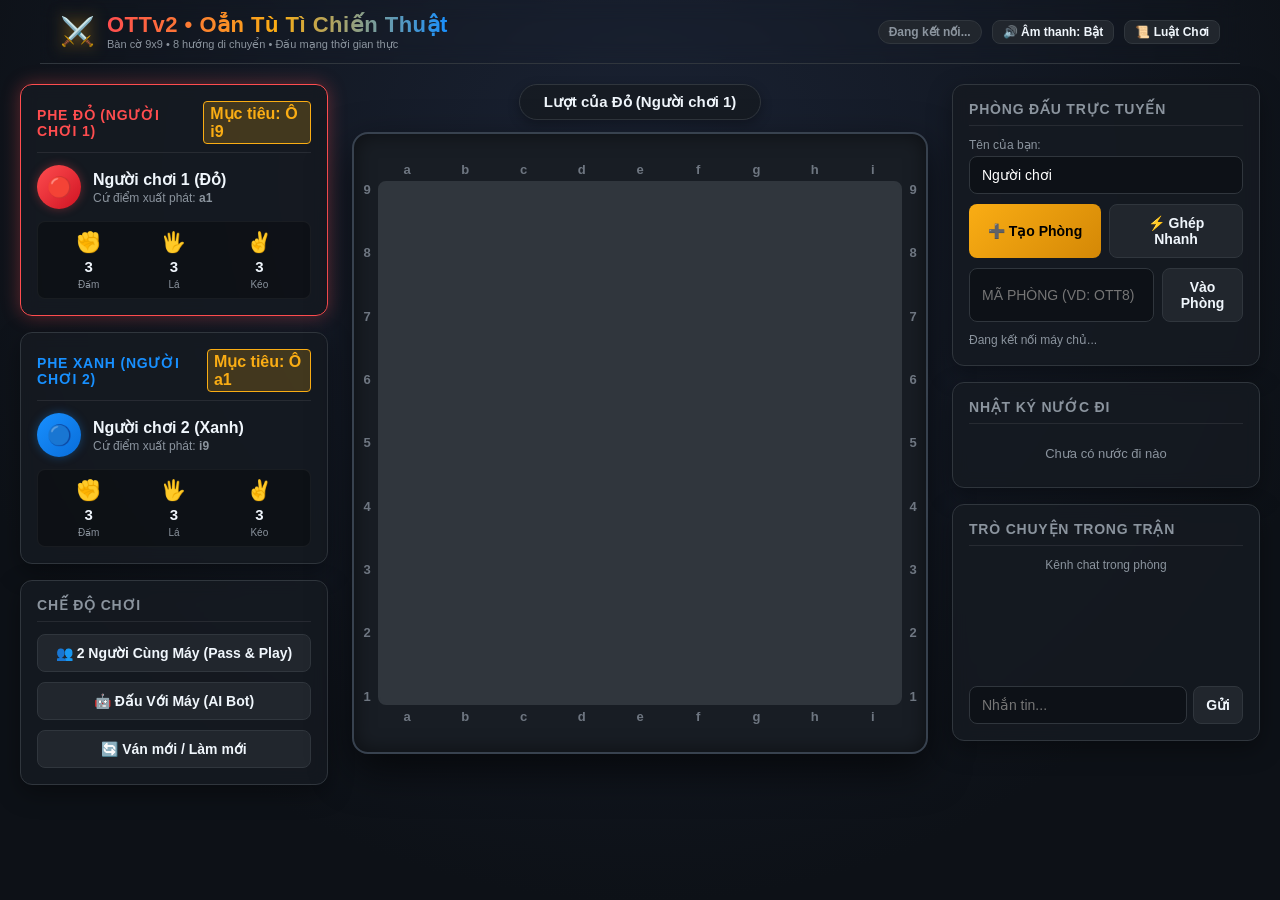
==== game.html @ 8332ed4a ""Yuki"" ====
<!DOCTYPE html>
<html lang="vi">
<head>
  <meta charset="UTF-8">
  <meta name="viewport" content="width=device-width, initial-scale=1.0">
  <title>OTTv2 - Oẳn Tù Tì Chiến Thuật (Bàn Cờ 9x9)</title>
  <link rel="stylesheet" href="css/style.css">
</head>
<body>

  <!-- Header -->
  <header>
    <div class="logo-area">
      <div class="logo-icon">⚔️</div>
      <div>
        <div class="logo-title">OTTv2 • Oẳn Tù Tì Chiến Thuật</div>
        <div style="font-size: 11px; color: var(--text-muted);">Bàn cờ 9x9 • 8 hướng di chuyển • Đấu mạng thời gian thực</div>
      </div>
    </div>
    <div class="header-badges">
      <span id="connectionBadge" class="badge">Đang kết nối...</span>
      <button id="btnSound" class="btn btn-secondary" style="padding: 4px 10px; font-size: 12px;">🔊 Âm thanh: Bật</button>
      <button id="btnRules" class="btn btn-secondary" style="padding: 4px 10px; font-size: 12px;">📜 Luật Chơi</button>
    </div>
  </header>

  <!-- Main Layout -->
  <div class="main-layout">

    <!-- Left Panel: Players & Status -->
    <div class="side-panel">
      <!-- Player 1 (Red) -->
      <div id="p1Card" class="card player-card red-team active-turn">
        <div class="card-header">
          <span class="card-title" style="color: var(--red-color);">Phe Đỏ (Người chơi 1)</span>
          <span class="target-badge">Mục tiêu: Ô i9</span>
        </div>
        <div class="player-info">
          <div class="player-avatar avatar-red">🔴</div>
          <div class="player-meta">
            <div id="p1Name" class="player-name">Người chơi 1 (Đỏ)</div>
            <div class="player-target">Cứ điểm xuất phát: <strong>a1</strong></div>
          </div>
        </div>
        <div class="piece-counts">
          <div class="piece-count-item">
            <span class="icon">✊</span>
            <span id="p1RockCount" class="num">3</span>
            <span style="font-size: 10px; color: #8b949e;">Đấm</span>
          </div>
          <div class="piece-count-item">
            <span class="icon">🖐️</span>
            <span id="p1PaperCount" class="num">3</span>
            <span style="font-size: 10px; color: #8b949e;">Lá</span>
          </div>
          <div class="piece-count-item">
            <span class="icon">✌️</span>
            <span id="p1ScissorsCount" class="num">3</span>
            <span style="font-size: 10px; color: #8b949e;">Kéo</span>
          </div>
        </div>
      </div>

      <!-- Player 2 (Blue) -->
      <div id="p2Card" class="card player-card blue-team">
        <div class="card-header">
          <span class="card-title" style="color: var(--blue-color);">Phe Xanh (Người chơi 2)</span>
          <span class="target-badge">Mục tiêu: Ô a1</span>
        </div>
        <div class="player-info">
          <div class="player-avatar avatar-blue">🔵</div>
          <div class="player-meta">
            <div id="p2Name" class="player-name">Người chơi 2 (Xanh)</div>
            <div class="player-target">Cứ điểm xuất phát: <strong>i9</strong></div>
          </div>
        </div>
        <div class="piece-counts">
          <div class="piece-count-item">
            <span class="icon">✊</span>
            <span id="p2RockCount" class="num">3</span>
            <span style="font-size: 10px; color: #8b949e;">Đấm</span>
          </div>
          <div class="piece-count-item">
            <span class="icon">🖐️</span>
            <span id="p2PaperCount" class="num">3</span>
            <span style="font-size: 10px; color: #8b949e;">Lá</span>
          </div>
          <div class="piece-count-item">
            <span class="icon">✌️</span>
            <span id="p2ScissorsCount" class="num">3</span>
            <span style="font-size: 10px; color: #8b949e;">Kéo</span>
          </div>
        </div>
      </div>

      <!-- Game Mode Selection -->
      <div class="card">
        <div class="card-header">
          <span class="card-title">Chế độ chơi</span>
        </div>
        <div class="btn-group">
          <button id="btnPassAndPlay" class="btn btn-secondary">👥 2 Người Cùng Máy (Pass & Play)</button>
          <button id="btnVsAI" class="btn btn-secondary">🤖 Đấu Với Máy (AI Bot)</button>
          <button id="btnResetGame" class="btn btn-secondary">🔄 Ván mới / Làm mới</button>
        </div>
      </div>
    </div>

    <!-- Center Panel: Board Area -->
    <div class="board-area">
      <!-- Turn Indicator Banner -->
      <div id="turnBanner" class="turn-banner">
        <span id="turnText">Lượt của Đỏ (Người chơi 1)</span>
      </div>

      <!-- 9x9 Chessboard with coordinates -->
      <div class="board-wrapper">
        <!-- Top file labels (a-i) -->
        <div class="coord-files">
          <span>a</span><span>b</span><span>c</span><span>d</span><span>e</span><span>f</span><span>g</span><span>h</span><span>i</span>
        </div>

        <!-- Left rank labels (9 to 1) -->
        <div class="coord-ranks">
          <span>9</span><span>8</span><span>7</span><span>6</span><span>5</span><span>4</span><span>3</span><span>2</span><span>1</span>
        </div>

        <!-- The 9x9 Grid -->
        <div id="boardGrid" class="board-grid"></div>

        <!-- Right rank labels (9 to 1) -->
        <div class="coord-ranks coord-ranks-right">
          <span>9</span><span>8</span><span>7</span><span>6</span><span>5</span><span>4</span><span>3</span><span>2</span><span>1</span>
        </div>

        <!-- Bottom file labels (a-i) -->
        <div class="coord-files">
          <span>a</span><span>b</span><span>c</span><span>d</span><span>e</span><span>f</span><span>g</span><span>h</span><span>i</span>
        </div>
      </div>
    </div>

    <!-- Right Panel: Online Multi-room & Chat -->
    <div class="side-panel">
      <!-- Online Multi-room Card -->
      <div class="card">
        <div class="card-header">
          <span class="card-title">Phòng Đấu Trực Tuyến</span>
        </div>
        <div style="display: flex; flex-direction: column; gap: 10px;">
          <div>
            <label style="font-size: 12px; color: var(--text-muted); display: block; margin-bottom: 4px;">Tên của bạn:</label>
            <input id="playerNameInput" class="input-field" type="text" placeholder="Nhập tên của bạn..." value="Người chơi" maxlength="20">
          </div>

          <div style="display: flex; gap: 8px;">
            <button id="btnCreateRoom" class="btn btn-primary" style="flex: 1;">➕ Tạo Phòng</button>
            <button id="btnQuickMatch" class="btn btn-secondary" style="flex: 1;">⚡ Ghép Nhanh</button>
          </div>

          <div style="display: flex; gap: 8px;">
            <input id="joinRoomInput" class="input-field" type="text" placeholder="Mã phòng (VD: OTT8)" maxlength="6" style="text-transform: uppercase;">
            <button id="btnJoinRoom" class="btn btn-secondary">Vào Phòng</button>
          </div>

          <!-- Room code badge display -->
          <div id="roomCodeBox" style="display: none; justify-content: space-between; align-items: center; background: rgba(0,0,0,0.3); padding: 8px 12px; border-radius: 8px;">
            <span style="font-size: 12px; color: var(--text-muted);">Mã phòng:</span>
            <div class="room-code-badge">
              <span id="roomCodeDisplay">----</span>
              <button id="btnCopyCode" class="copy-btn" title="Sao chép">📋</button>
            </div>
          </div>

          <div id="roomStatusText" style="font-size: 12px; color: var(--text-muted); line-height: 1.4;">
            Đang kết nối máy chủ...
          </div>
        </div>
      </div>

      <!-- Move History -->
      <div class="card">
        <div class="card-header">
          <span class="card-title">Nhật Ký Nước Đi</span>
        </div>
        <div id="historyList" class="history-list">
          <div style="color: var(--text-muted); text-align: center; padding: 10px;">Chưa có nước đi nào</div>
        </div>
      </div>

      <!-- In-room Chat -->
      <div class="card" id="chatContainer">
        <div class="card-header">
          <span class="card-title">Trò Chuyện Trong Trận</span>
        </div>
        <div id="chatMessages" style="height: 120px; overflow-y: auto; display: flex; flex-direction: column; gap: 4px; margin-bottom: 8px;">
          <div style="font-size: 12px; color: var(--text-muted); text-align: center;">Kênh chat trong phòng</div>
        </div>
        <div style="display: flex; gap: 6px;">
          <input id="chatInput" class="input-field" type="text" placeholder="Nhắn tin..." maxlength="100">
          <button id="btnSendChat" class="btn btn-secondary" style="padding: 8px 12px;">Gửi</button>
        </div>
      </div>
    </div>

  </div>

  <!-- Rules Explanation Modal -->
  <div id="rulesModal" class="modal-overlay">
    <div class="modal-box">
      <div class="modal-title">
        <span>📜</span>
        <span>Luật Chơi Oẳn Tù Tì v2 (OTTv2)</span>
      </div>

      <div class="rule-section">
        <h4>1. Bàn Cờ & Di Chuyển 8 Hướng</h4>
        <p>• Bàn cờ hình vuông kích thước <strong>9x9</strong> (tổng cộng 81 ô) có tọa độ từ <strong>a1</strong> đến <strong>i9</strong>.</p>
        <p>• Mỗi quân cờ được di chuyển <strong>1 ô theo mọi hướng trong 8 hướng</strong> (ngang, dọc, 4 đường chéo) - giống hệt <strong>quân Vua trong cờ vua</strong>.</p>
      </div>

      <div class="rule-section">
        <h4>2. Quy Tắc Ăn Quân Khắc Chế & Cản Đường</h4>
        <p>• ✊ <strong>Đấm (Búa)</strong> ăn ✌️ <strong>Kéo</strong>.</p>
        <p>• ✌️ <strong>Kéo</strong> ăn 🖐️ <strong>Lá (Bao)</strong>.</p>
        <p>• 🖐️ <strong>Lá (Bao)</strong> ăn ✊ <strong>Đấm (Búa)</strong>.</p>
        <p>• <strong>Hai quân cùng loại KHÔNG THỂ ăn nhau</strong> (Đấm vs Đấm, Lá vs Lá, Kéo vs Kéo): Chúng chỉ đứng chặn đường nhau, không thể đi vào ô của nhau.</p>
        <p>• Quân yếu hơn không thể tự sát (ví dụ: Kéo không thể tự lao vào ô Đấm của địch).</p>
      </div>

      <div class="rule-section">
        <h4>3. Hai Điều Kiện Chiến Thắng</h4>
        <p>Bạn sẽ giành chiến thắng ngay lập tức nếu đạt 1 trong 2 điều kiện sau:</p>
        <ul>
          <li><strong>Ăn sạch 1 loại quân:</strong> Ăn hết sạch hoàn toàn một loại quân bất kỳ của đối phương (ăn sạch toàn bộ Đấm, HOẶC sạch Lá, HOẶC sạch Kéo).</li>
          <li><strong>Chiếm cứ điểm địch:</strong> Đưa bất kỳ 1 quân nào của mình xâm nhập vào ô thành của đối phương:
            <br>• 🔴 <strong>Phe Đỏ (P1)</strong>: Đưa quân vào ô <strong>i9</strong> sẽ chiến thắng!
            <br>• 🔵 <strong>Phe Xanh (P2)</strong>: Đưa quân vào ô <strong>a1</strong> sẽ chiến thắng!
          </li>
        </ul>
      </div>

      <button id="btnCloseRules" class="btn btn-primary" style="width: 100%; margin-top: 10px;">Đã Hiểu - Đóng</button>
    </div>
  </div>

  <!-- Victory Modal -->
  <div id="victoryModal" class="modal-overlay">
    <div class="modal-box victory-modal">
      <div class="victory-icon">🏆</div>
      <div id="victoryTitle" class="victory-title">Phe Đỏ Thắng!</div>
      <div id="victoryReason" class="victory-reason">Đã ăn sạch toàn bộ quân Kéo của đối phương!</div>
      <button id="btnModalPlayAgain" class="btn btn-primary" style="width: 100%; padding: 12px; font-size: 16px;">🔄 Chơi Ván Mới</button>
    </div>
  </div>

  <script src="game.js"></script>
</body>
</html>
---- css/style.css ----
:root {
  --bg-color: #0d1117;
  --panel-bg: rgba(22, 27, 34, 0.85);
  --panel-border: #30363d;
  --text-main: #f0f6fc;
  --text-muted: #8b949e;
  
  --red-color: #ff4d4f;
  --red-glow: rgba(255, 77, 79, 0.35);
  --blue-color: #1890ff;
  --blue-glow: rgba(24, 144, 255, 0.35);
  
  --gold-color: #faad14;
  --gold-glow: rgba(250, 173, 20, 0.5);
  
  --board-light: #21262d;
  --board-dark: #161b22;
  --board-border: #30363d;
  
  --cell-selected: rgba(250, 173, 20, 0.4);
  --cell-valid-move: rgba(82, 196, 26, 0.35);
  --cell-valid-attack: rgba(245, 34, 45, 0.45);
}

* {
  box-sizing: border-box;
  margin: 0;
  padding: 0;
  user-select: none;
}

body {
  font-family: -apple-system, BlinkMacSystemFont, "Segoe UI", Roboto, "Helvetica Neue", Arial, sans-serif;
  background-color: var(--bg-color);
  background-image: radial-gradient(circle at 50% 20%, #1a2233 0%, #0d1117 75%);
  color: var(--text-main);
  min-height: 100vh;
  display: flex;
  flex-direction: column;
  align-items: center;
  overflow-x: hidden;
}

/* Header */
header {
  width: 100%;
  max-width: 1200px;
  padding: 12px 20px;
  display: flex;
  justify-content: space-between;
  align-items: center;
  border-bottom: 1px solid var(--panel-border);
  backdrop-filter: blur(10px);
}

.logo-area {
  display: flex;
  align-items: center;
  gap: 12px;
}

.logo-icon {
  font-size: 28px;
  filter: drop-shadow(0 0 8px rgba(250, 173, 20, 0.6));
}

.logo-title {
  font-size: 22px;
  font-weight: 800;
  background: linear-gradient(90deg, #ff4d4f, #faad14, #1890ff);
  -webkit-background-clip: text;
  -webkit-text-fill-color: transparent;
  letter-spacing: 0.5px;
}

.header-badges {
  display: flex;
  gap: 10px;
}

.badge {
  padding: 4px 10px;
  border-radius: 20px;
  font-size: 12px;
  font-weight: 600;
  background: #21262d;
  border: 1px solid var(--panel-border);
  color: var(--text-muted);
  display: flex;
  align-items: center;
  gap: 6px;
}

.badge.online {
  color: #52c41a;
  border-color: rgba(82, 196, 26, 0.4);
}

.badge.online::before {
  content: '';
  width: 8px;
  height: 8px;
  background: #52c41a;
  border-radius: 50%;
  box-shadow: 0 0 8px #52c41a;
}

/* Main Container */
.main-layout {
  display: flex;
  flex-direction: row;
  justify-content: center;
  align-items: flex-start;
  gap: 24px;
  max-width: 1300px;
  width: 100%;
  padding: 20px;
  flex-wrap: wrap;
}

/* Left & Right Sidebar Panels */
.side-panel {
  flex: 1;
  min-width: 280px;
  max-width: 320px;
  display: flex;
  flex-direction: column;
  gap: 16px;
}

.card {
  background: var(--panel-bg);
  border: 1px solid var(--panel-border);
  border-radius: 12px;
  padding: 16px;
  box-shadow: 0 8px 24px rgba(0, 0, 0, 0.35);
  backdrop-filter: blur(8px);
}

.card-header {
  display: flex;
  justify-content: space-between;
  align-items: center;
  margin-bottom: 12px;
  padding-bottom: 8px;
  border-bottom: 1px solid rgba(255, 255, 255, 0.08);
}

.card-title {
  font-size: 14px;
  font-weight: 700;
  text-transform: uppercase;
  letter-spacing: 0.8px;
  color: var(--text-muted);
}

/* Player Status Cards */
.player-card {
  transition: all 0.3s ease;
  position: relative;
  overflow: hidden;
}

.player-card.active-turn {
  border-color: var(--gold-color);
  box-shadow: 0 0 16px var(--gold-glow);
}

.player-card.red-team.active-turn {
  border-color: var(--red-color);
  box-shadow: 0 0 18px var(--red-glow);
}

.player-card.blue-team.active-turn {
  border-color: var(--blue-color);
  box-shadow: 0 0 18px var(--blue-glow);
}

.player-info {
  display: flex;
  align-items: center;
  gap: 12px;
  margin-bottom: 12px;
}

.player-avatar {
  width: 44px;
  height: 44px;
  border-radius: 50%;
  display: flex;
  align-items: center;
  justify-content: center;
  font-size: 20px;
  font-weight: 700;
}

.avatar-red {
  background: linear-gradient(135deg, #ff4d4f, #cf1322);
  box-shadow: 0 0 10px var(--red-glow);
}

.avatar-blue {
  background: linear-gradient(135deg, #1890ff, #096dd9);
  box-shadow: 0 0 10px var(--blue-glow);
}

.player-meta {
  flex: 1;
}

.player-name {
  font-size: 16px;
  font-weight: 700;
  margin-bottom: 2px;
}

.player-target {
  font-size: 12px;
  color: var(--text-muted);
}

.target-badge {
  display: inline-block;
  padding: 2px 6px;
  background: rgba(250, 173, 20, 0.2);
  border: 1px solid var(--gold-color);
  color: var(--gold-color);
  border-radius: 4px;
  font-weight: 700;
}

/* Piece Counts HUD */
.piece-counts {
  display: flex;
  justify-content: space-around;
  background: rgba(0, 0, 0, 0.3);
  padding: 8px;
  border-radius: 8px;
  border: 1px solid rgba(255, 255, 255, 0.05);
}

.piece-count-item {
  display: flex;
  flex-direction: column;
  align-items: center;
  gap: 4px;
  position: relative;
}

.piece-count-item .icon {
  font-size: 20px;
}

.piece-count-item .num {
  font-size: 15px;
  font-weight: 800;
}

.piece-count-item.danger .num {
  color: #ff4d4f;
  animation: pulse 1s infinite alternate;
}

.piece-count-item.extinct .num {
  color: #8c8c8c;
  text-decoration: line-through;
}

@keyframes pulse {
  from { transform: scale(1); }
  to { transform: scale(1.3); }
}

/* Center Board Area */
.board-area {
  display: flex;
  flex-direction: column;
  align-items: center;
  gap: 12px;
}

.turn-banner {
  background: var(--panel-bg);
  border: 1px solid var(--panel-border);
  padding: 8px 24px;
  border-radius: 30px;
  font-size: 15px;
  font-weight: 700;
  display: flex;
  align-items: center;
  gap: 10px;
  box-shadow: 0 4px 12px rgba(0, 0, 0, 0.3);
}

.board-wrapper {
  position: relative;
  padding: 24px;
  background: #181d24;
  border: 2px solid #38424f;
  border-radius: 16px;
  box-shadow: 0 16px 40px rgba(0, 0, 0, 0.6), inset 0 0 20px rgba(0,0,0,0.5);
}

/* Coordinate labels */
.coord-files {
  display: grid;
  grid-template-columns: repeat(9, 1fr);
  text-align: center;
  font-size: 13px;
  font-weight: 700;
  color: #6e7681;
  padding: 4px 0;
}

.coord-ranks {
  display: grid;
  grid-template-rows: repeat(9, 1fr);
  align-items: center;
  text-align: center;
  font-size: 13px;
  font-weight: 700;
  color: #6e7681;
  position: absolute;
  top: 24px;
  left: 6px;
  bottom: 24px;
  width: 14px;
}

.coord-ranks-right {
  left: auto;
  right: 6px;
}

/* 9x9 Board Grid */
.board-grid {
  display: grid;
  grid-template-columns: repeat(9, 56px);
  grid-template-rows: repeat(9, 56px);
  gap: 2px;
  background: #30363d;
  border: 2px solid #30363d;
  border-radius: 8px;
  overflow: hidden;
}

.cell {
  position: relative;
  display: flex;
  align-items: center;
  justify-content: center;
  cursor: pointer;
  transition: all 0.15s ease;
}

.cell.light {
  background-color: #21262d;
}

.cell.dark {
  background-color: #161b22;
}

/* Bases: a1 (row 0, col 0) and i9 (row 8, col 8) */
.cell.base-a1 {
  background: radial-gradient(circle, rgba(255, 77, 79, 0.4) 0%, #21262d 85%) !important;
  border: 1px dashed rgba(255, 77, 79, 0.7);
}

.cell.base-i9 {
  background: radial-gradient(circle, rgba(24, 144, 255, 0.4) 0%, #161b22 85%) !important;
  border: 1px dashed rgba(24, 144, 255, 0.7);
}

.cell.base-a1::after {
  content: '🚩 a1';
  position: absolute;
  bottom: 2px;
  left: 3px;
  font-size: 9px;
  font-weight: 800;
  color: #ff7875;
  pointer-events: none;
  opacity: 0.8;
}

.cell.base-i9::after {
  content: '🚩 i9';
  position: absolute;
  top: 2px;
  right: 3px;
  font-size: 9px;
  font-weight: 800;
  color: #69c0ff;
  pointer-events: none;
  opacity: 0.8;
}

/* Cell selection and moves */
.cell.selected {
  background-color: var(--cell-selected) !important;
  box-shadow: inset 0 0 12px var(--gold-color);
}

.cell.valid-move::before {
  content: '';
  width: 14px;
  height: 14px;
  background: #52c41a;
  border-radius: 50%;
  box-shadow: 0 0 8px #52c41a;
  pointer-events: none;
  z-index: 2;
}

.cell.valid-attack {
  background-color: var(--cell-valid-attack) !important;
  box-shadow: inset 0 0 10px #f5222d;
}

.cell.valid-attack::before {
  content: '⚔️';
  position: absolute;
  font-size: 18px;
  top: 2px;
  right: 2px;
  filter: drop-shadow(0 0 4px #000);
  pointer-events: none;
  z-index: 3;
}

.cell.last-move-src {
  background-color: rgba(250, 173, 20, 0.15) !important;
}
.cell.last-move-dest {
  background-color: rgba(250, 173, 20, 0.25) !important;
}

/* Pieces */
.piece {
  width: 46px;
  height: 46px;
  border-radius: 50%;
  display: flex;
  align-items: center;
  justify-content: center;
  font-size: 24px;
  position: relative;
  box-shadow: 0 4px 8px rgba(0, 0, 0, 0.5);
  transition: transform 0.15s ease, box-shadow 0.15s ease;
  z-index: 1;
}

.cell:hover .piece {
  transform: translateY(-2px) scale(1.06);
}

.piece.red-piece {
  background: radial-gradient(circle at 35% 35%, #ff7875, #d41818);
  border: 2px solid #ffa39e;
  box-shadow: 0 4px 10px rgba(255, 77, 79, 0.5);
}

.piece.blue-piece {
  background: radial-gradient(circle at 35% 35%, #69c0ff, #096dd9);
  border: 2px solid #91d5ff;
  box-shadow: 0 4px 10px rgba(24, 144, 255, 0.5);
}

/* Room Control & Modes */
.btn-group {
  display: flex;
  flex-direction: column;
  gap: 10px;
}

.btn {
  padding: 10px 16px;
  border-radius: 8px;
  font-size: 14px;
  font-weight: 700;
  border: none;
  cursor: pointer;
  display: flex;
  align-items: center;
  justify-content: center;
  gap: 8px;
  transition: all 0.2s ease;
}

.btn:active {
  transform: scale(0.97);
}

.btn-primary {
  background: linear-gradient(135deg, #faad14, #d48806);
  color: #000;
}

.btn-primary:hover {
  filter: brightness(1.1);
  box-shadow: 0 0 14px var(--gold-glow);
}

.btn-secondary {
  background: #21262d;
  color: var(--text-main);
  border: 1px solid var(--panel-border);
}

.btn-secondary:hover {
  background: #30363d;
}

.btn-danger {
  background: #cf1322;
  color: #fff;
}

.btn-danger:hover {
  background: #f5222d;
}

.input-field {
  width: 100%;
  padding: 10px 12px;
  border-radius: 8px;
  background: #0d1117;
  border: 1px solid var(--panel-border);
  color: #fff;
  font-size: 14px;
  outline: none;
}

.input-field:focus {
  border-color: var(--gold-color);
  box-shadow: 0 0 8px var(--gold-glow);
}

/* Room code display */
.room-code-badge {
  display: inline-flex;
  align-items: center;
  gap: 8px;
  background: rgba(250, 173, 20, 0.15);
  border: 1px dashed var(--gold-color);
  padding: 6px 12px;
  border-radius: 6px;
  font-family: monospace;
  font-size: 18px;
  font-weight: 800;
  color: var(--gold-color);
  letter-spacing: 2px;
}

.copy-btn {
  background: none;
  border: none;
  color: var(--gold-color);
  cursor: pointer;
  font-size: 14px;
}

/* Move History Log */
.history-list {
  max-height: 180px;
  overflow-y: auto;
  font-size: 13px;
  display: flex;
  flex-direction: column;
  gap: 6px;
}

.history-item {
  padding: 6px 10px;
  background: rgba(0, 0, 0, 0.25);
  border-radius: 6px;
  border-left: 3px solid #30363d;
  display: flex;
  justify-content: space-between;
}

.history-item.red {
  border-left-color: var(--red-color);
}

.history-item.blue {
  border-left-color: var(--blue-color);
}

/* Rules Modal */
.modal-overlay {
  position: fixed;
  inset: 0;
  background: rgba(0, 0, 0, 0.75);
  display: flex;
  align-items: center;
  justify-content: center;
  z-index: 100;
  backdrop-filter: blur(6px);
  opacity: 0;
  pointer-events: none;
  transition: opacity 0.25s ease;
}

.modal-overlay.active {
  opacity: 1;
  pointer-events: auto;
}

.modal-box {
  background: #161b22;
  border: 1px solid var(--panel-border);
  border-radius: 16px;
  padding: 24px;
  max-width: 580px;
  width: 90%;
  max-height: 85vh;
  overflow-y: auto;
  box-shadow: 0 20px 50px rgba(0, 0, 0, 0.8);
}

.modal-title {
  font-size: 20px;
  font-weight: 800;
  margin-bottom: 16px;
  display: flex;
  align-items: center;
  gap: 10px;
}

.rule-section {
  margin-bottom: 16px;
  background: rgba(255, 255, 255, 0.03);
  padding: 12px;
  border-radius: 8px;
  border-left: 4px solid var(--gold-color);
}

.rule-section h4 {
  font-size: 15px;
  color: var(--gold-color);
  margin-bottom: 6px;
}

.rule-section p, .rule-section ul {
  font-size: 14px;
  line-height: 1.6;
  color: #c9d1d9;
}

.rule-section ul {
  padding-left: 20px;
}

/* Victory Overlay */
.victory-modal {
  text-align: center;
}

.victory-icon {
  font-size: 64px;
  margin-bottom: 12px;
  animation: bounce 1s infinite alternate;
}

@keyframes bounce {
  from { transform: translateY(0); }
  to { transform: translateY(-10px); }
}

.victory-title {
  font-size: 28px;
  font-weight: 900;
  margin-bottom: 8px;
}

.victory-reason {
  font-size: 16px;
  color: #8b949e;
  margin-bottom: 20px;
}

/* Responsive adjustments */
@media (max-width: 860px) {
  .board-grid {
    grid-template-columns: repeat(9, 36px);
    grid-template-rows: repeat(9, 36px);
  }
  .piece {
    width: 30px;
    height: 30px;
    font-size: 16px;
  }
  .board-wrapper {
    padding: 18px;
  }
  .coord-ranks {
    top: 18px;
    bottom: 18px;
  }
  .main-layout {
    flex-direction: column;
    align-items: center;
  }
  .side-panel {
    max-width: 100%;
    width: 100%;
  }
}
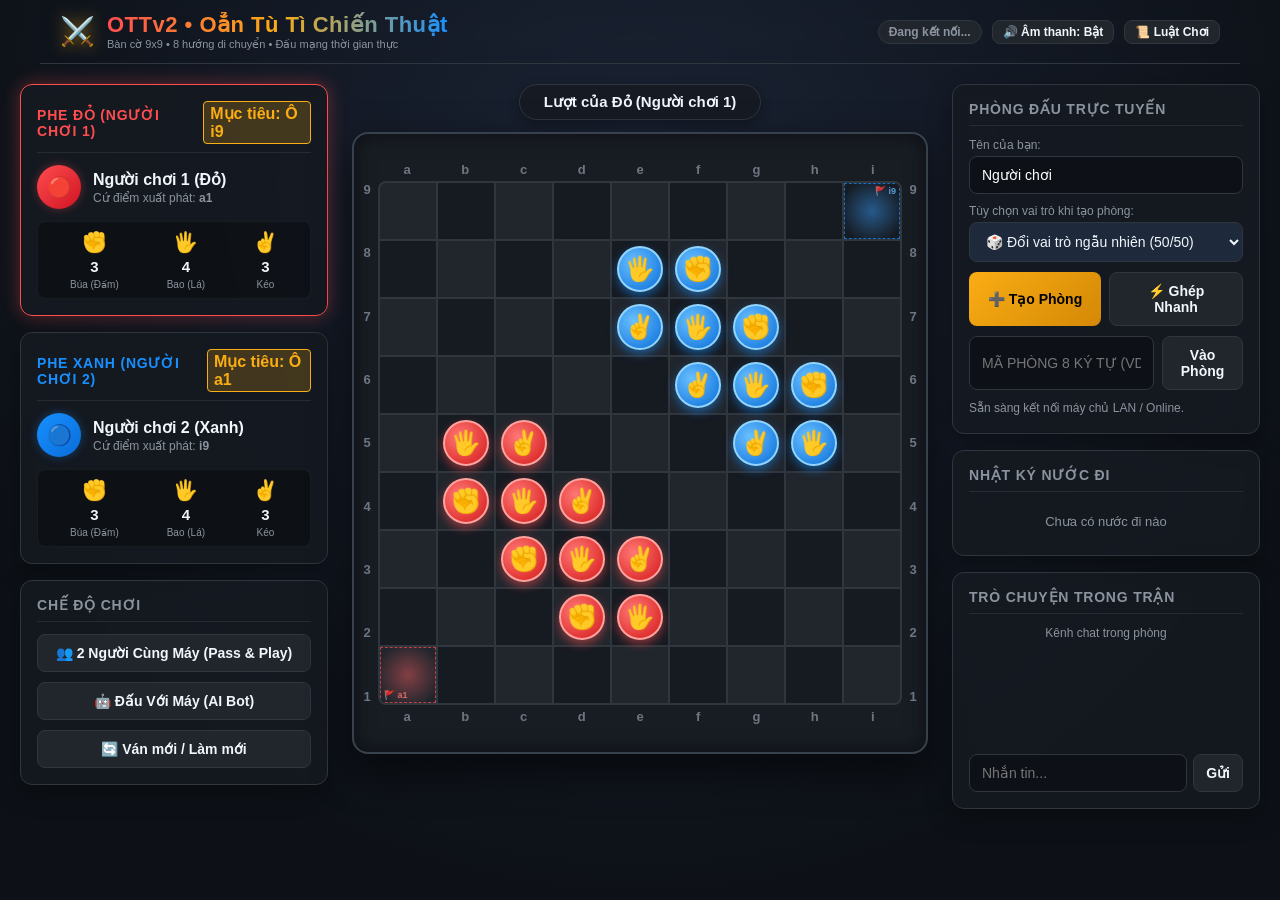
==== commit c2c93589: "fix(online): sửa lỗi phòng đấu" ====
--- a/game.html
+++ b/game.html
@@ -5,6 +5,7 @@
   <meta name="viewport" content="width=device-width, initial-scale=1.0">
   <title>OTTv2 - Oẳn Tù Tì Chiến Thuật (Bàn Cờ 9x9)</title>
   <link rel="stylesheet" href="css/style.css">
+  <link rel="stylesheet" href="css/game.css">
 </head>
 <body>
 
@@ -46,12 +47,12 @@
           <div class="piece-count-item">
             <span class="icon">✊</span>
             <span id="p1RockCount" class="num">3</span>
-            <span style="font-size: 10px; color: #8b949e;">Đấm</span>
+            <span style="font-size: 10px; color: #8b949e;">Búa (Đấm)</span>
           </div>
           <div class="piece-count-item">
             <span class="icon">🖐️</span>
-            <span id="p1PaperCount" class="num">3</span>
-            <span style="font-size: 10px; color: #8b949e;">Lá</span>
+            <span id="p1PaperCount" class="num">4</span>
+            <span style="font-size: 10px; color: #8b949e;">Bao (Lá)</span>
           </div>
           <div class="piece-count-item">
             <span class="icon">✌️</span>
@@ -78,12 +79,12 @@
           <div class="piece-count-item">
             <span class="icon">✊</span>
             <span id="p2RockCount" class="num">3</span>
-            <span style="font-size: 10px; color: #8b949e;">Đấm</span>
+            <span style="font-size: 10px; color: #8b949e;">Búa (Đấm)</span>
           </div>
           <div class="piece-count-item">
             <span class="icon">🖐️</span>
-            <span id="p2PaperCount" class="num">3</span>
-            <span style="font-size: 10px; color: #8b949e;">Lá</span>
+            <span id="p2PaperCount" class="num">4</span>
+            <span style="font-size: 10px; color: #8b949e;">Bao (Lá)</span>
           </div>
           <div class="piece-count-item">
             <span class="icon">✌️</span>
@@ -153,13 +154,22 @@
             <input id="playerNameInput" class="input-field" type="text" placeholder="Nhập tên của bạn..." value="Người chơi" maxlength="20">
           </div>
 
+          <div>
+            <label style="font-size: 12px; color: var(--text-muted); display: block; margin-bottom: 4px;">Tùy chọn vai trò khi tạo phòng:</label>
+            <select id="rolePreferenceSelect" class="input-field" style="width: 100%; cursor: pointer; background: var(--bg-card, #1e293b); color: var(--text-main, #f8fafc);">
+              <option value="random">🎲 Đổi vai trò ngẫu nhiên (50/50)</option>
+              <option value="team1">🔴 Ưu tiên Phe Đỏ (Đi trước)</option>
+              <option value="team2">🔵 Ưu tiên Phe Xanh (Đi sau)</option>
+            </select>
+          </div>
+
           <div style="display: flex; gap: 8px;">
             <button id="btnCreateRoom" class="btn btn-primary" style="flex: 1;">➕ Tạo Phòng</button>
             <button id="btnQuickMatch" class="btn btn-secondary" style="flex: 1;">⚡ Ghép Nhanh</button>
           </div>
 
           <div style="display: flex; gap: 8px;">
-            <input id="joinRoomInput" class="input-field" type="text" placeholder="Mã phòng (VD: OTT8)" maxlength="6" style="text-transform: uppercase;">
+            <input id="joinRoomInput" class="input-field" type="text" placeholder="Mã phòng 8 ký tự (VD: OTT9X8A1)" maxlength="8" style="text-transform: uppercase;">
             <button id="btnJoinRoom" class="btn btn-secondary">Vào Phòng</button>
           </div>
 
@@ -167,13 +177,19 @@
           <div id="roomCodeBox" style="display: none; justify-content: space-between; align-items: center; background: rgba(0,0,0,0.3); padding: 8px 12px; border-radius: 8px;">
             <span style="font-size: 12px; color: var(--text-muted);">Mã phòng:</span>
             <div class="room-code-badge">
-              <span id="roomCodeDisplay">----</span>
+              <span id="roomCodeDisplay">--------</span>
               <button id="btnCopyCode" class="copy-btn" title="Sao chép">📋</button>
             </div>
           </div>
 
+          <!-- Room action buttons (Swap roles, Leave) -->
+          <div id="roomActionsBox" style="display: none; gap: 8px;">
+            <button id="btnSwapRole" class="btn btn-secondary" style="flex: 1;" title="Đổi phe Đỏ / Xanh">🔀 Đổi Phe</button>
+            <button id="btnLeaveRoom" class="btn btn-secondary" style="flex: 1;" title="Rời phòng">🚪 Thoát Phòng</button>
+          </div>
+
           <div id="roomStatusText" style="font-size: 12px; color: var(--text-muted); line-height: 1.4;">
-            Đang kết nối máy chủ...
+            Sẵn sàng kết nối máy chủ LAN / Online.
           </div>
         </div>
       </div>
@@ -229,14 +245,15 @@
       </div>
 
       <div class="rule-section">
-        <h4>3. Hai Điều Kiện Chiến Thắng</h4>
-        <p>Bạn sẽ giành chiến thắng ngay lập tức nếu đạt 1 trong 2 điều kiện sau:</p>
+        <h4>3. Các Điều Kiện Chiến Thắng</h4>
+        <p>Bạn sẽ giành chiến thắng ngay lập tức nếu đạt 1 trong các điều kiện sau:</p>
         <ul>
-          <li><strong>Ăn sạch 1 loại quân:</strong> Ăn hết sạch hoàn toàn một loại quân bất kỳ của đối phương (ăn sạch toàn bộ Đấm, HOẶC sạch Lá, HOẶC sạch Kéo).</li>
           <li><strong>Chiếm cứ điểm địch:</strong> Đưa bất kỳ 1 quân nào của mình xâm nhập vào ô thành của đối phương:
             <br>• 🔴 <strong>Phe Đỏ (P1)</strong>: Đưa quân vào ô <strong>i9</strong> sẽ chiến thắng!
             <br>• 🔵 <strong>Phe Xanh (P2)</strong>: Đưa quân vào ô <strong>a1</strong> sẽ chiến thắng!
           </li>
+          <li><strong>Quét sạch quân đối phương:</strong> Tiêu diệt toàn bộ 10 quân cờ của đối phương.</li>
+          <li><strong>Đối phương bế tắc:</strong> Khi đến lượt nhưng đối phương không còn bất kỳ nước đi hợp lệ nào.</li>
         </ul>
       </div>
 
@@ -249,11 +266,13 @@
     <div class="modal-box victory-modal">
       <div class="victory-icon">🏆</div>
       <div id="victoryTitle" class="victory-title">Phe Đỏ Thắng!</div>
-      <div id="victoryReason" class="victory-reason">Đã ăn sạch toàn bộ quân Kéo của đối phương!</div>
+      <div id="victoryReason" class="victory-reason">Đã chiếm thành công cứ điểm mục tiêu đối phương!</div>
       <button id="btnModalPlayAgain" class="btn btn-primary" style="width: 100%; padding: 12px; font-size: 16px;">🔄 Chơi Ván Mới</button>
     </div>
   </div>
 
-  <script src="game.js"></script>
+  <script src="js/rules.js"></script>
+  <script src="js/board.js"></script>
+  <script src="js/game.js"></script>
 </body>
 </html>
--- a/css/game.css
+++ b/css/game.css
@@ -0,0 +1,57 @@
+/* ========================================================
+   GAME.CSS - Bổ sung hỗ trợ tương tác Kéo Thả (Drag & Drop)
+   và đồng bộ tương thích giữa Person 1 và Person 3 (Yuki)
+   ======================================================== */
+
+.piece {
+    cursor: grab;
+    user-select: none;
+    -webkit-user-drag: element;
+}
+
+.piece:active,
+.piece.dragging {
+    cursor: grabbing;
+    opacity: 0.5;
+    transform: scale(1.1);
+    box-shadow: 0 8px 16px rgba(0, 0, 0, 0.7);
+    z-index: 10;
+}
+
+/* Hỗ trợ các lớp màu từ Person 1 (.blue, .red) */
+.piece.blue {
+    background: radial-gradient(circle at 35% 35%, #69c0ff, #096dd9);
+    border: 2px solid #91d5ff;
+    box-shadow: 0 4px 10px rgba(24, 144, 255, 0.5);
+    color: #ffffff;
+}
+
+.piece.red {
+    background: radial-gradient(circle at 35% 35%, #ff7875, #d41818);
+    border: 2px solid #ffa39e;
+    box-shadow: 0 4px 10px rgba(255, 77, 79, 0.5);
+    color: #ffffff;
+}
+
+/* Hỗ trợ lớp màu ô cờ trắng/đen từ Person 1 (.cell.white, .cell.black) */
+.cell.white {
+    background-color: var(--board-light, #21262d);
+}
+
+.cell.black {
+    background-color: var(--board-dark, #161b22);
+}
+
+/* Xử lý cốt lõi cho Drag & Drop: Khi đang kéo thả quân cờ,
+   tất cả các quân cờ trên bàn cờ tạm thời bỏ qua sự kiện chuột (pointer-events: none)
+   để sự kiện dragover và drop luôn rơi thẳng vào .cell bên dưới, cho phép ăn quân mượt mà 100% */
+.board-grid.is-dragging .piece,
+#board.is-dragging .piece {
+    pointer-events: none;
+}
+
+/* Hiệu ứng khi rê quân cờ qua ô có thể ăn hoặc di chuyển */
+.cell.drag-over {
+    box-shadow: inset 0 0 15px rgba(255, 215, 0, 0.8) !important;
+    border: 2px dashed #ffd700 !important;
+}
